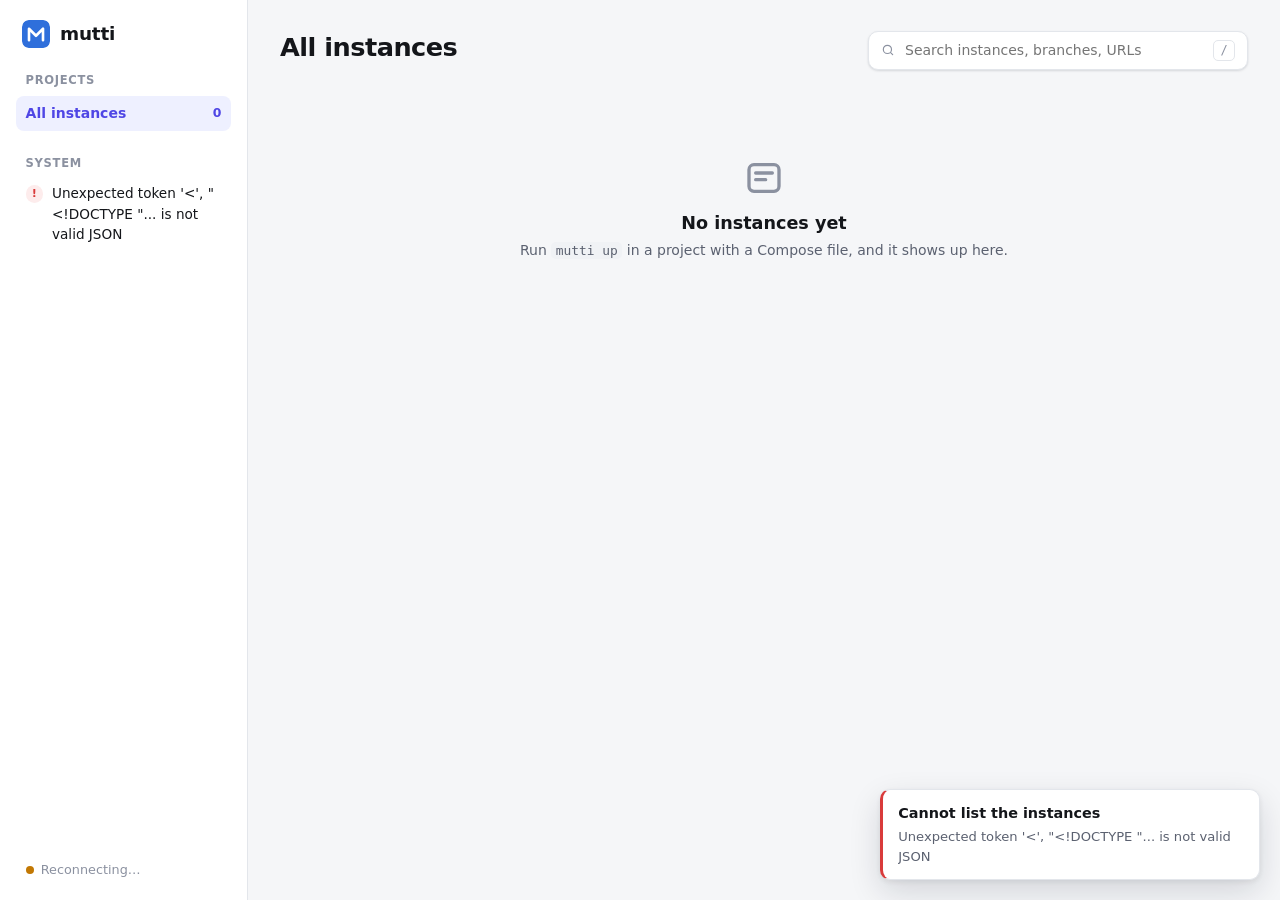
==== internal/server/ui/index.html @ 2bc06ace "Initial commit of mutti" ====
<!doctype html>
<html lang="en">
<head>
  <meta charset="utf-8">
  <meta name="viewport" content="width=device-width, initial-scale=1">
  <title>mutti</title>
  <link rel="icon" href="favicon.svg" type="image/svg+xml">
  <link rel="stylesheet" href="style.css">
</head>
<body>
  <div class="app">
    <aside class="sidebar">
      <div class="brand">
        <img src="favicon.svg" alt="" width="28" height="28">
        <span>mutti</span>
      </div>

      <nav class="nav" aria-label="Projects">
        <div class="nav-label">Projects</div>
        <ul id="projects"></ul>
      </nav>

      <section class="health" aria-label="System">
        <div class="nav-label">System</div>
        <ul id="checks" class="checks">
          <li class="skeleton-line"></li>
          <li class="skeleton-line"></li>
          <li class="skeleton-line"></li>
        </ul>
      </section>

      <div class="sidebar-foot">
        <span id="conn" class="conn" role="status"><span class="conn-dot"></span><span class="conn-text">Connecting</span></span>
      </div>
    </aside>

    <main class="main">
      <header class="topbar">
        <div>
          <h1 id="title">All instances</h1>
          <p id="summary" class="summary">&nbsp;</p>
        </div>
        <label class="search">
          <svg viewBox="0 0 24 24" aria-hidden="true"><circle cx="11" cy="11" r="7"/><path d="m20 20-3.5-3.5"/></svg>
          <input id="search" type="search" placeholder="Search instances, branches, URLs" autocomplete="off" spellcheck="false">
          <kbd>/</kbd>
        </label>
      </header>

      <div id="grid" aria-live="polite">
        <div class="cards">
          <div class="card skeleton"></div>
          <div class="card skeleton"></div>
          <div class="card skeleton"></div>
        </div>
      </div>

      <div id="empty" class="empty" hidden>
        <svg viewBox="0 0 24 24" aria-hidden="true"><rect x="3" y="4" width="18" height="16" rx="3"/><path d="M7 9h10M7 13h6"/></svg>
        <h2>No instances yet</h2>
        <p>Run <code>mutti up</code> in a project with a Compose file, and it shows up here.</p>
      </div>
      <div id="nomatch" class="empty" hidden>
        <h2>Nothing matches</h2>
        <p>No instance matches your search.</p>
      </div>
    </main>

    <aside id="drawer" class="drawer" aria-label="Instance" hidden>
      <header class="drawer-head">
        <div class="drawer-title">
          <span id="d-dot" class="dot"></span>
          <div>
            <h2 id="d-name"></h2>
            <p id="d-meta" class="muted"></p>
          </div>
        </div>
        <button id="d-close" class="icon-btn" title="Close (Esc)" aria-label="Close">
          <svg viewBox="0 0 24 24"><path d="M6 6l12 12M18 6 6 18"/></svg>
        </button>
      </header>
      <div id="d-actions" class="drawer-actions"></div>
      <div class="tabs" role="tablist">
        <button role="tab" data-tab="services" aria-selected="true">Services</button>
        <button role="tab" data-tab="logs" aria-selected="false">Logs</button>
        <button role="tab" data-tab="events" aria-selected="false">Events</button>
      </div>
      <section id="tab-services" class="tab-panel"></section>
      <section id="tab-logs" class="tab-panel" hidden>
        <div class="log-toolbar">
          <select id="l-service" aria-label="Service"></select>
          <input id="l-filter" type="search" placeholder="Filter lines" spellcheck="false">
          <label class="toggle"><input id="l-follow" type="checkbox" checked><span>Follow</span></label>
          <label class="toggle"><input id="l-wrap" type="checkbox" checked><span>Wrap</span></label>
        </div>
        <pre id="l-output" class="logs wrap"></pre>
      </section>
      <section id="tab-events" class="tab-panel" hidden>
        <ol id="d-events" class="timeline"></ol>
      </section>
    </aside>
  </div>

  <dialog id="confirm" class="dialog">
    <form method="dialog">
      <h2 id="c-title"></h2>
      <p id="c-text" class="muted"></p>
      <div class="dialog-actions">
        <button value="cancel" class="btn">Cancel</button>
        <button value="ok" class="btn danger" id="c-ok"></button>
      </div>
    </form>
  </dialog>

  <div id="toasts" class="toasts" aria-live="assertive"></div>
  <script src="app.js"></script>
</body>
</html>
---- internal/server/ui/style.css ----
:root {
  --bg: #f5f6f8;
  --surface: #ffffff;
  --surface-2: #f0f2f5;
  --border: #e3e6eb;
  --text: #14161a;
  --text-2: #5b6170;
  --text-3: #8b91a0;
  --accent: #4f46e5;
  --accent-soft: #eef0ff;
  --green: #12a150;
  --green-soft: #e6f6ed;
  --amber: #c27803;
  --amber-soft: #fdf3e1;
  --red: #d93b3b;
  --red-soft: #fdecec;
  --gray: #9aa1ad;
  --shadow: 0 1px 2px rgb(16 24 40 / 6%), 0 1px 3px rgb(16 24 40 / 8%);
  --shadow-lg: 0 12px 32px rgb(16 24 40 / 14%), 0 2px 6px rgb(16 24 40 / 8%);
  --radius: 12px;
  --mono: ui-monospace, "SF Mono", "JetBrains Mono", Menlo, Consolas, monospace;
  color-scheme: light;
}

@media (prefers-color-scheme: dark) {
  :root {
    --bg: #0e0f12;
    --surface: #16181d;
    --surface-2: #1d2027;
    --border: #2a2e37;
    --text: #eceef2;
    --text-2: #a3a9b6;
    --text-3: #6f7685;
    --accent: #8b85ff;
    --accent-soft: #23234a;
    --green: #3ccf7e;
    --green-soft: #12301f;
    --amber: #f0b44c;
    --amber-soft: #33270f;
    --red: #ff6b6b;
    --red-soft: #3a1717;
    --gray: #6f7685;
    --shadow: 0 1px 2px rgb(0 0 0 / 40%);
    --shadow-lg: 0 16px 40px rgb(0 0 0 / 55%);
    color-scheme: dark;
  }
}

* { box-sizing: border-box; }
html, body { height: 100%; }

body {
  margin: 0;
  background: var(--bg);
  color: var(--text);
  font: 14px/1.5 Inter, "SF Pro Text", system-ui, -apple-system, "Segoe UI", sans-serif;
  -webkit-font-smoothing: antialiased;
}

svg { width: 1em; height: 1em; fill: none; stroke: currentColor; stroke-width: 2; stroke-linecap: round; stroke-linejoin: round; }
code, kbd, pre { font-family: var(--mono); }
code { font-size: 0.92em; background: var(--surface-2); padding: 0.1em 0.35em; border-radius: 5px; }
a { color: var(--accent); text-decoration: none; }
a:hover { text-decoration: underline; }
.muted { color: var(--text-2); }

/* Layout */
.app { display: grid; grid-template-columns: 248px 1fr; min-height: 100vh; }

.sidebar {
  position: sticky;
  top: 0;
  height: 100vh;
  display: flex;
  flex-direction: column;
  gap: 1.5rem;
  padding: 1.25rem 1rem;
  background: var(--surface);
  border-right: 1px solid var(--border);
  overflow-y: auto;
}

.brand { display: flex; align-items: center; gap: 0.6rem; font-size: 1.15rem; font-weight: 700; letter-spacing: -0.01em; padding: 0 0.4rem; }
.brand img { border-radius: 7px; }

.nav-label { font-size: 0.72rem; font-weight: 600; letter-spacing: 0.06em; text-transform: uppercase; color: var(--text-3); padding: 0 0.6rem 0.4rem; }
.nav ul, .checks { list-style: none; margin: 0; padding: 0; }

.nav button {
  width: 100%;
  display: flex;
  align-items: center;
  justify-content: space-between;
  gap: 0.5rem;
  padding: 0.45rem 0.6rem;
  border: 0;
  border-radius: 8px;
  background: none;
  color: var(--text-2);
  font: inherit;
  text-align: left;
  cursor: pointer;
}
.nav button:hover { background: var(--surface-2); color: var(--text); }
.nav button[aria-current="true"] { background: var(--accent-soft); color: var(--accent); font-weight: 600; }
.nav .count { font-size: 0.78rem; color: var(--text-3); font-variant-numeric: tabular-nums; }
.nav button[aria-current="true"] .count { color: var(--accent); }

.checks li { display: flex; gap: 0.55rem; align-items: flex-start; padding: 0.3rem 0.6rem; font-size: 0.85rem; border-radius: 8px; cursor: default; }
.checks li:hover { background: var(--surface-2); }
.checks .ci { flex: none; width: 1.1rem; height: 1.1rem; margin-top: 0.12rem; border-radius: 50%; display: grid; place-items: center; font-size: 0.7rem; font-weight: 700; }
.checks .ok .ci { background: var(--green-soft); color: var(--green); }
.checks .warn .ci { background: var(--amber-soft); color: var(--amber); }
.checks .fail .ci { background: var(--red-soft); color: var(--red); }
.checks .cname { font-weight: 600; }
.checks .cdetail { color: var(--text-2); font-size: 0.8rem; overflow-wrap: anywhere; }

.sidebar-foot { margin-top: auto; padding: 0 0.6rem; }
.conn { display: inline-flex; align-items: center; gap: 0.45rem; font-size: 0.8rem; color: var(--text-3); }
.conn-dot { width: 8px; height: 8px; border-radius: 50%; background: var(--gray); }
.conn.live { color: var(--text-2); }
.conn.live .conn-dot { background: var(--green); box-shadow: 0 0 0 3px var(--green-soft); animation: pulse 2.4s ease-in-out infinite; }
.conn.lost .conn-dot { background: var(--amber); }

.main { padding: 1.75rem 2rem 3rem; min-width: 0; }

.topbar { display: flex; align-items: flex-end; justify-content: space-between; gap: 1.5rem; margin-bottom: 1.5rem; flex-wrap: wrap; }
.topbar h1 { margin: 0; font-size: 1.6rem; letter-spacing: -0.02em; }
.summary { margin: 0.2rem 0 0; color: var(--text-2); }

.search {
  display: flex;
  align-items: center;
  gap: 0.5rem;
  width: min(380px, 100%);
  padding: 0 0.75rem;
  height: 2.4rem;
  background: var(--surface);
  border: 1px solid var(--border);
  border-radius: 10px;
  box-shadow: var(--shadow);
  color: var(--text-3);
}
.search:focus-within { border-color: var(--accent); box-shadow: 0 0 0 3px var(--accent-soft); }
.search input { flex: 1; border: 0; outline: 0; background: none; color: var(--text); font: inherit; }
.search kbd { font-size: 0.75rem; padding: 0.05rem 0.4rem; border: 1px solid var(--border); border-radius: 5px; color: var(--text-3); }

/* Cards */
.group + .group { margin-top: 2rem; }
.group-head { display: flex; align-items: baseline; gap: 0.6rem; margin: 0 0 0.75rem; }
.group-head h2 { margin: 0; font-size: 0.95rem; }
.group-head span { color: var(--text-3); font-size: 0.85rem; }

.cards { display: grid; grid-template-columns: repeat(auto-fill, minmax(320px, 1fr)); gap: 1rem; }

.card {
  position: relative;
  display: flex;
  flex-direction: column;
  gap: 0.85rem;
  padding: 1.1rem 1.15rem 1rem;
  background: var(--surface);
  border: 1px solid var(--border);
  border-radius: var(--radius);
  box-shadow: var(--shadow);
  cursor: pointer;
  transition: border-color 0.15s, box-shadow 0.15s, transform 0.15s;
}
.card:hover { border-color: color-mix(in srgb, var(--accent) 35%, var(--border)); box-shadow: var(--shadow-lg); transform: translateY(-1px); }
.card.selected { border-color: var(--accent); box-shadow: 0 0 0 3px var(--accent-soft), var(--shadow); }
.card.skeleton { min-height: 168px; cursor: default; background: linear-gradient(90deg, var(--surface) 0%, var(--surface-2) 50%, var(--surface) 100%) 0 0 / 200% 100%; animation: shimmer 1.4s infinite; }

.card-head { display: flex; align-items: center; gap: 0.6rem; min-width: 0; }
.card-head h3 { margin: 0; font-size: 1.02rem; letter-spacing: -0.01em; overflow: hidden; text-overflow: ellipsis; white-space: nowrap; }
.card-path { margin: -0.45rem 0 0; color: var(--text-3); font-size: 0.8rem; overflow: hidden; text-overflow: ellipsis; white-space: nowrap; }

.dot { flex: none; width: 10px; height: 10px; border-radius: 50%; background: var(--gray); }
.s-running .dot, .dot.s-running { background: var(--green); box-shadow: 0 0 0 3px var(--green-soft); }
.s-partial .dot, .dot.s-partial { background: var(--amber); box-shadow: 0 0 0 3px var(--amber-soft); }
.s-orphaned .dot, .dot.s-orphaned { background: var(--red); box-shadow: 0 0 0 3px var(--red-soft); }
.s-busy .dot, .dot.s-busy { background: var(--accent); box-shadow: 0 0 0 3px var(--accent-soft); animation: pulse 1.2s ease-in-out infinite; }

.chip {
  flex: none;
  display: inline-flex;
  align-items: center;
  gap: 0.3rem;
  max-width: 45%;
  margin-left: auto;
  padding: 0.1rem 0.5rem;
  border-radius: 999px;
  background: var(--surface-2);
  color: var(--text-2);
  font-family: var(--mono);
  font-size: 0.75rem;
  overflow: hidden;
  text-overflow: ellipsis;
  white-space: nowrap;
}
.chip svg { flex: none; }

.meter { display: flex; flex-direction: column; gap: 0.35rem; }
.meter-bar { height: 6px; border-radius: 999px; background: var(--surface-2); overflow: hidden; }
.meter-bar span { display: block; height: 100%; border-radius: inherit; background: var(--green); transition: width 0.4s ease; }
.s-partial .meter-bar span { background: var(--amber); }
.s-busy .meter-bar span { background: var(--accent); }
.meter-label { display: flex; justify-content: space-between; font-size: 0.8rem; color: var(--text-2); }
.meter-label b { color: var(--text); font-weight: 600; }

.card-url { display: flex; align-items: center; gap: 0.4rem; min-width: 0; font-size: 0.88rem; }
.card-url a { overflow: hidden; text-overflow: ellipsis; white-space: nowrap; }
.card-url .more { flex: none; color: var(--text-3); font-size: 0.8rem; }
.card-url.none { color: var(--text-3); }

.card-actions { display: flex; gap: 0.5rem; margin-top: auto; }

/* Buttons */
.btn {
  display: inline-flex;
  align-items: center;
  justify-content: center;
  gap: 0.4rem;
  height: 2rem;
  padding: 0 0.8rem;
  border: 1px solid var(--border);
  border-radius: 8px;
  background: var(--surface);
  color: var(--text);
  font: inherit;
  font-weight: 500;
  font-size: 0.85rem;
  cursor: pointer;
  white-space: nowrap;
  text-decoration: none;
  transition: background 0.15s, border-color 0.15s, color 0.15s;
}
.btn:hover { background: var(--surface-2); text-decoration: none; }
.btn:disabled { opacity: 0.55; cursor: progress; }
.btn.primary { background: var(--accent); border-color: var(--accent); color: #fff; }
.btn.primary:hover { filter: brightness(1.08); background: var(--accent); }
.btn.danger { color: var(--red); }
.btn.danger:hover { background: var(--red-soft); border-color: var(--red); }
.dialog .btn.danger { background: var(--red); border-color: var(--red); color: #fff; }
.btn svg { width: 0.95rem; height: 0.95rem; }

.icon-btn { display: grid; place-items: center; width: 2rem; height: 2rem; border: 0; border-radius: 8px; background: none; color: var(--text-2); cursor: pointer; }
.icon-btn:hover { background: var(--surface-2); color: var(--text); }
.icon-btn svg { width: 1.05rem; height: 1.05rem; }

.spinner { width: 0.9rem; height: 0.9rem; border: 2px solid currentColor; border-right-color: transparent; border-radius: 50%; animation: spin 0.7s linear infinite; }

/* Drawer */
.drawer {
  position: fixed;
  inset: 0 0 0 auto;
  width: min(640px, 100vw);
  display: flex;
  flex-direction: column;
  background: var(--surface);
  border-left: 1px solid var(--border);
  box-shadow: var(--shadow-lg);
  z-index: 10;
  animation: slide-in 0.2s ease-out;
}
.drawer[hidden] { display: none; }
.drawer-head { display: flex; justify-content: space-between; align-items: flex-start; gap: 1rem; padding: 1.25rem 1.25rem 0.75rem; }
.drawer-title { display: flex; gap: 0.75rem; align-items: center; min-width: 0; }
.drawer-title h2 { margin: 0; font-size: 1.2rem; letter-spacing: -0.01em; }
.drawer-title p { margin: 0.1rem 0 0; font-size: 0.82rem; overflow-wrap: anywhere; }
.drawer-actions { display: flex; flex-wrap: wrap; gap: 0.5rem; padding: 0 1.25rem 1rem; }

.tabs { display: flex; gap: 0.25rem; padding: 0 1.25rem; border-bottom: 1px solid var(--border); }
.tabs button { position: relative; padding: 0.6rem 0.75rem; border: 0; background: none; color: var(--text-2); font: inherit; font-weight: 500; cursor: pointer; }
.tabs button:hover { color: var(--text); }
.tabs button[aria-selected="true"] { color: var(--text); }
.tabs button[aria-selected="true"]::after { content: ""; position: absolute; left: 0.5rem; right: 0.5rem; bottom: -1px; height: 2px; border-radius: 2px; background: var(--accent); }

.tab-panel { flex: 1; min-height: 0; overflow: auto; padding: 1rem 1.25rem 1.5rem; }
#tab-logs:not([hidden]) { display: flex; flex-direction: column; gap: 0.75rem; overflow: hidden; }

.services { display: flex; flex-direction: column; gap: 0.6rem; }
.svc { padding: 0.8rem 0.9rem; border: 1px solid var(--border); border-radius: 10px; background: var(--surface); }
.svc-head { display: flex; align-items: center; gap: 0.6rem; }
.svc-head strong { font-size: 0.95rem; }
.svc-status { margin-left: auto; color: var(--text-3); font-size: 0.78rem; }
.badge { display: inline-flex; align-items: center; gap: 0.3rem; padding: 0.05rem 0.5rem; border-radius: 999px; font-size: 0.74rem; font-weight: 600; background: var(--surface-2); color: var(--text-2); }
.badge.healthy, .badge.running { background: var(--green-soft); color: var(--green); }
.badge.starting { background: var(--accent-soft); color: var(--accent); }
.badge.unhealthy, .badge.missing { background: var(--red-soft); color: var(--red); }
.svc-rows { display: flex; flex-direction: column; gap: 0.25rem; margin-top: 0.55rem; }
.svc-row { display: flex; align-items: center; gap: 0.5rem; font-size: 0.85rem; min-width: 0; }
.svc-row .k { flex: none; width: 3.5rem; color: var(--text-3); font-size: 0.78rem; }
.svc-row a, .svc-row code { overflow: hidden; text-overflow: ellipsis; white-space: nowrap; }
.copy { flex: none; display: grid; place-items: center; width: 1.6rem; height: 1.6rem; border: 0; border-radius: 6px; background: none; color: var(--text-3); cursor: pointer; opacity: 0; transition: opacity 0.15s; }
.svc-row:hover .copy, .copy:focus-visible { opacity: 1; }
.copy:hover { background: var(--surface-2); color: var(--text); }
.copy svg { width: 0.85rem; height: 0.85rem; }

.log-toolbar { display: flex; flex-wrap: wrap; align-items: center; gap: 0.5rem; }
.log-toolbar select, .log-toolbar input[type="search"] {
  height: 2rem;
  padding: 0 0.6rem;
  border: 1px solid var(--border);
  border-radius: 8px;
  background: var(--surface);
  color: var(--text);
  font: inherit;
  font-size: 0.85rem;
}
.log-toolbar input[type="search"] { flex: 1; min-width: 8rem; }
.toggle { display: inline-flex; align-items: center; gap: 0.35rem; font-size: 0.85rem; color: var(--text-2); cursor: pointer; user-select: none; }
.toggle input { accent-color: var(--accent); }

.logs {
  flex: 1;
  margin: 0;
  padding: 0.85rem 1rem;
  overflow: auto;
  border-radius: 10px;
  background: #0b0c0f;
  color: #d6d9e0;
  font-size: 0.78rem;
  line-height: 1.55;
  white-space: pre;
}
.logs.wrap { white-space: pre-wrap; overflow-wrap: anywhere; }
.logs .svcname { color: #a5a0ff; }
.logs .ts { color: #6f7685; }
.logs .lerr { color: #ff8a8a; }
.logs .lwarn { color: #f0c36b; }
.logs .lempty { color: #6f7685; }

.timeline { list-style: none; margin: 0; padding: 0; }
.timeline li { display: grid; grid-template-columns: 5.5rem 1fr; gap: 0.75rem; padding: 0.5rem 0; border-bottom: 1px solid var(--border); font-size: 0.86rem; }
.timeline time { color: var(--text-3); font-variant-numeric: tabular-nums; }
.timeline .empty-note { display: block; color: var(--text-3); border: 0; }

/* Empty states, toasts, dialog */
.empty { display: grid; justify-items: center; gap: 0.25rem; padding: 4rem 1rem; text-align: center; color: var(--text-2); }
.empty[hidden] { display: none; }
.empty svg { width: 2.5rem; height: 2.5rem; color: var(--text-3); margin-bottom: 0.5rem; }
.empty h2 { margin: 0; color: var(--text); font-size: 1.1rem; }
.empty p { margin: 0; }

.toasts { position: fixed; right: 1.25rem; bottom: 1.25rem; display: flex; flex-direction: column; gap: 0.6rem; z-index: 20; }
.toast {
  display: flex;
  gap: 0.7rem;
  width: min(380px, calc(100vw - 2.5rem));
  padding: 0.8rem 0.95rem;
  background: var(--surface);
  border: 1px solid var(--border);
  border-left: 3px solid var(--green);
  border-radius: 10px;
  box-shadow: var(--shadow-lg);
  animation: toast-in 0.2s ease-out;
}
.toast.error { border-left-color: var(--red); }
.toast strong { display: block; font-size: 0.9rem; }
.toast p { margin: 0.15rem 0 0; font-size: 0.82rem; color: var(--text-2); white-space: pre-wrap; overflow-wrap: anywhere; max-height: 9rem; overflow: auto; }
.toast .hint { color: var(--text); }

.dialog { width: min(420px, calc(100vw - 2rem)); padding: 1.4rem; border: 1px solid var(--border); border-radius: 14px; background: var(--surface); color: var(--text); box-shadow: var(--shadow-lg); }
.dialog::backdrop { background: rgb(10 12 16 / 45%); backdrop-filter: blur(2px); }
.dialog h2 { margin: 0 0 0.4rem; font-size: 1.1rem; }
.dialog p { margin: 0 0 1.25rem; }
.dialog-actions { display: flex; justify-content: flex-end; gap: 0.5rem; }

.skeleton-line { height: 0.9rem; margin: 0.45rem 0.6rem; border-radius: 6px; background: var(--surface-2); }

@keyframes pulse { 50% { opacity: 0.55; } }
@keyframes spin { to { transform: rotate(360deg); } }
@keyframes shimmer { to { background-position: -200% 0; } }
@keyframes slide-in { from { transform: translateX(24px); opacity: 0; } }
@keyframes toast-in { from { transform: translateY(8px); opacity: 0; } }

@media (prefers-reduced-motion: reduce) {
  *, *::before, *::after { animation: none !important; transition: none !important; }
}

@media (max-width: 860px) {
  .app { grid-template-columns: 1fr; }
  .sidebar { position: static; height: auto; flex-direction: row; flex-wrap: wrap; gap: 1rem; border-right: 0; border-bottom: 1px solid var(--border); }
  .health { display: none; }
  .main { padding: 1.25rem 1rem 2rem; }
}
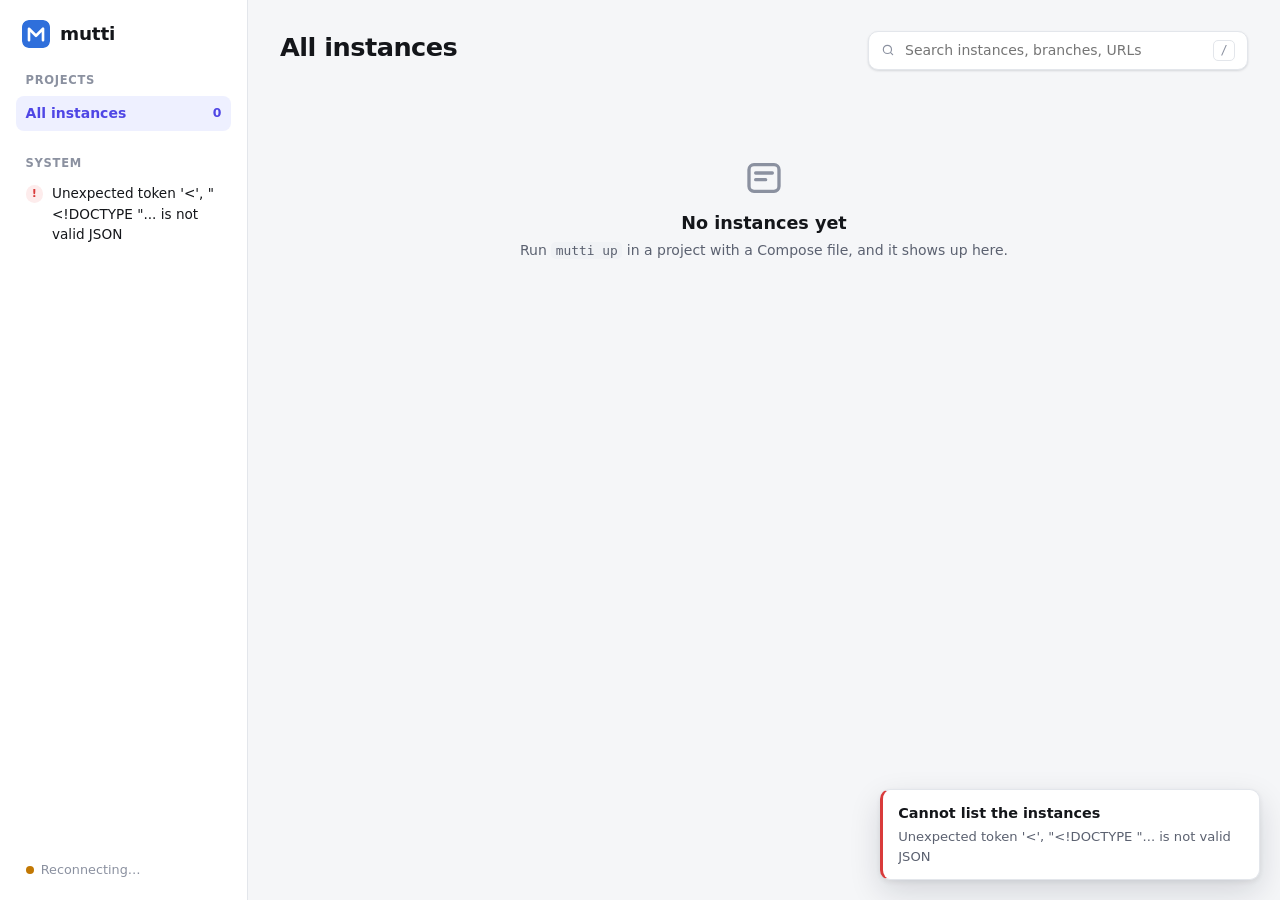
==== commit e4c1125d: "Stream logs into the web UI and render only the rows in view The logs tab polled the last 500 lines " ====
--- a/internal/server/ui/index.html
+++ b/internal/server/ui/index.html
@@ -92,8 +92,12 @@
           <input id="l-filter" type="search" placeholder="Filter lines" spellcheck="false">
           <label class="toggle"><input id="l-follow" type="checkbox" checked><span>Follow</span></label>
           <label class="toggle"><input id="l-wrap" type="checkbox" checked><span>Wrap</span></label>
+          <button id="l-download" class="btn sm" title="Download the whole log">Download</button>
         </div>
-        <pre id="l-output" class="logs wrap"></pre>
+        <div class="log-meta"><span id="l-count"></span><span id="l-status"></span></div>
+        <div id="l-output" class="logs vlog wrap" tabindex="0">
+          <div id="l-spacer" class="vspacer"><div id="l-rows"></div></div>
+        </div>
       </section>
       <section id="tab-events" class="tab-panel" hidden>
         <ol id="d-events" class="timeline"></ol>
--- a/internal/server/ui/style.css
+++ b/internal/server/ui/style.css
@@ -242,6 +242,11 @@
 .btn.danger:hover { background: var(--red-soft); border-color: var(--red); }
 .dialog .btn.danger { background: var(--red); border-color: var(--red); color: #fff; }
 .btn svg { width: 0.95rem; height: 0.95rem; }
+.btn.sm { height: 1.7rem; padding: 0 0.6rem; font-size: 0.8rem; }
+.svc-actions { display: inline-flex; gap: 0.35rem; margin-left: 0.5rem; }
+.btn.sm.icon { width: 1.7rem; padding: 0; }
+.btn.sm:disabled svg { animation: pulse 1s ease-in-out infinite; }
+@keyframes pulse { 50% { opacity: 0.3; } }
 
 .icon-btn { display: grid; place-items: center; width: 2rem; height: 2rem; border: 0; border-radius: 8px; background: none; color: var(--text-2); cursor: pointer; }
 .icon-btn:hover { background: var(--surface-2); color: var(--text); }
@@ -279,6 +284,10 @@
 #tab-logs:not([hidden]) { display: flex; flex-direction: column; gap: 0.75rem; overflow: hidden; }
 
 .services { display: flex; flex-direction: column; gap: 0.6rem; }
+.svc-group + .svc-group { margin-top: 1.4rem; }
+.profile-head { display: flex; align-items: center; justify-content: space-between; gap: 0.75rem; margin-bottom: 0.6rem; }
+.profile-head strong { font-size: 0.9rem; margin-right: 0.5rem; }
+.profile-head .muted { font-size: 0.8rem; }
 .svc { padding: 0.8rem 0.9rem; border: 1px solid var(--border); border-radius: 10px; background: var(--surface); }
 .svc-head { display: flex; align-items: center; gap: 0.6rem; }
 .svc-head strong { font-size: 0.95rem; }
@@ -324,6 +333,12 @@
   white-space: pre;
 }
 .logs.wrap { white-space: pre-wrap; overflow-wrap: anywhere; }
+/* The virtual log view: rows sit at their place in a spacer as tall as the whole log. */
+.vlog { position: relative; padding: 0; font-family: var(--mono); }
+.vspacer { position: relative; min-height: 100%; }
+.vrow { position: absolute; left: 1rem; right: 1rem; white-space: pre; }
+.vlog.wrap .vrow { white-space: pre-wrap; overflow-wrap: anywhere; word-break: break-all; }
+.log-meta { display: flex; justify-content: space-between; gap: 1rem; margin: 0.35rem 0.1rem; font-size: 0.75rem; color: var(--text-3); }
 .logs .svcname { color: #a5a0ff; }
 .logs .ts { color: #6f7685; }
 .logs .lerr { color: #ff8a8a; }
@@ -384,3 +399,13 @@
   .health { display: none; }
   .main { padding: 1.25rem 1rem 2rem; }
 }
+
+/* Diagnosis of a service that is not well */
+.diag { margin-top: 0.75rem; padding: 0.75rem 0.85rem; border: 1px solid var(--red); border-radius: 10px; background: var(--red-soft); }
+.diag-head { display: flex; align-items: center; gap: 0.5rem; color: var(--red); }
+.diag-head svg { width: 1.05rem; height: 1.05rem; }
+.diag .hint { margin: 0.35rem 0 0.5rem; font-size: 0.85rem; }
+.diag details { margin-top: 0.5rem; }
+.diag summary { cursor: pointer; font-size: 0.8rem; color: var(--text-2); }
+.diag .code { margin-top: 0.35rem; max-height: 16rem; flex: none; font-size: 0.78rem; }
+.diag-actions { display: flex; gap: 0.4rem; margin-top: 0.6rem; }
